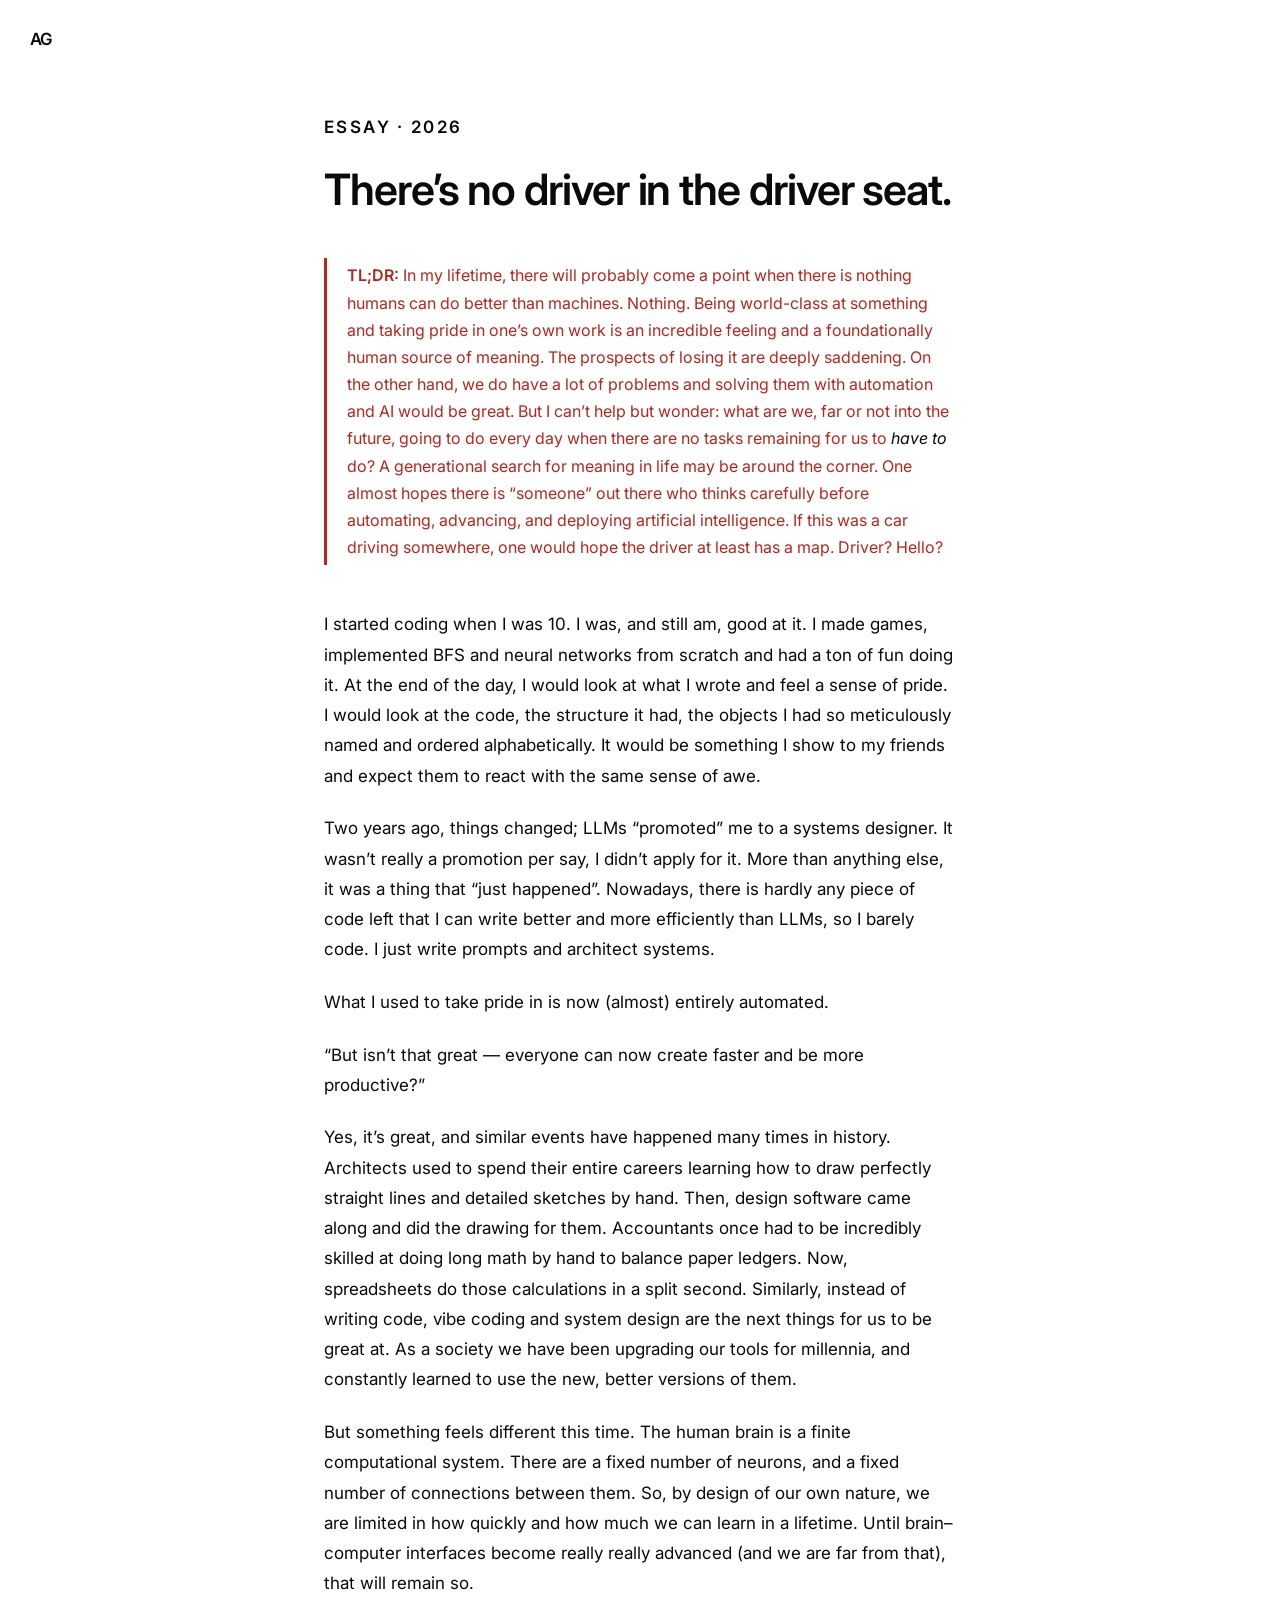
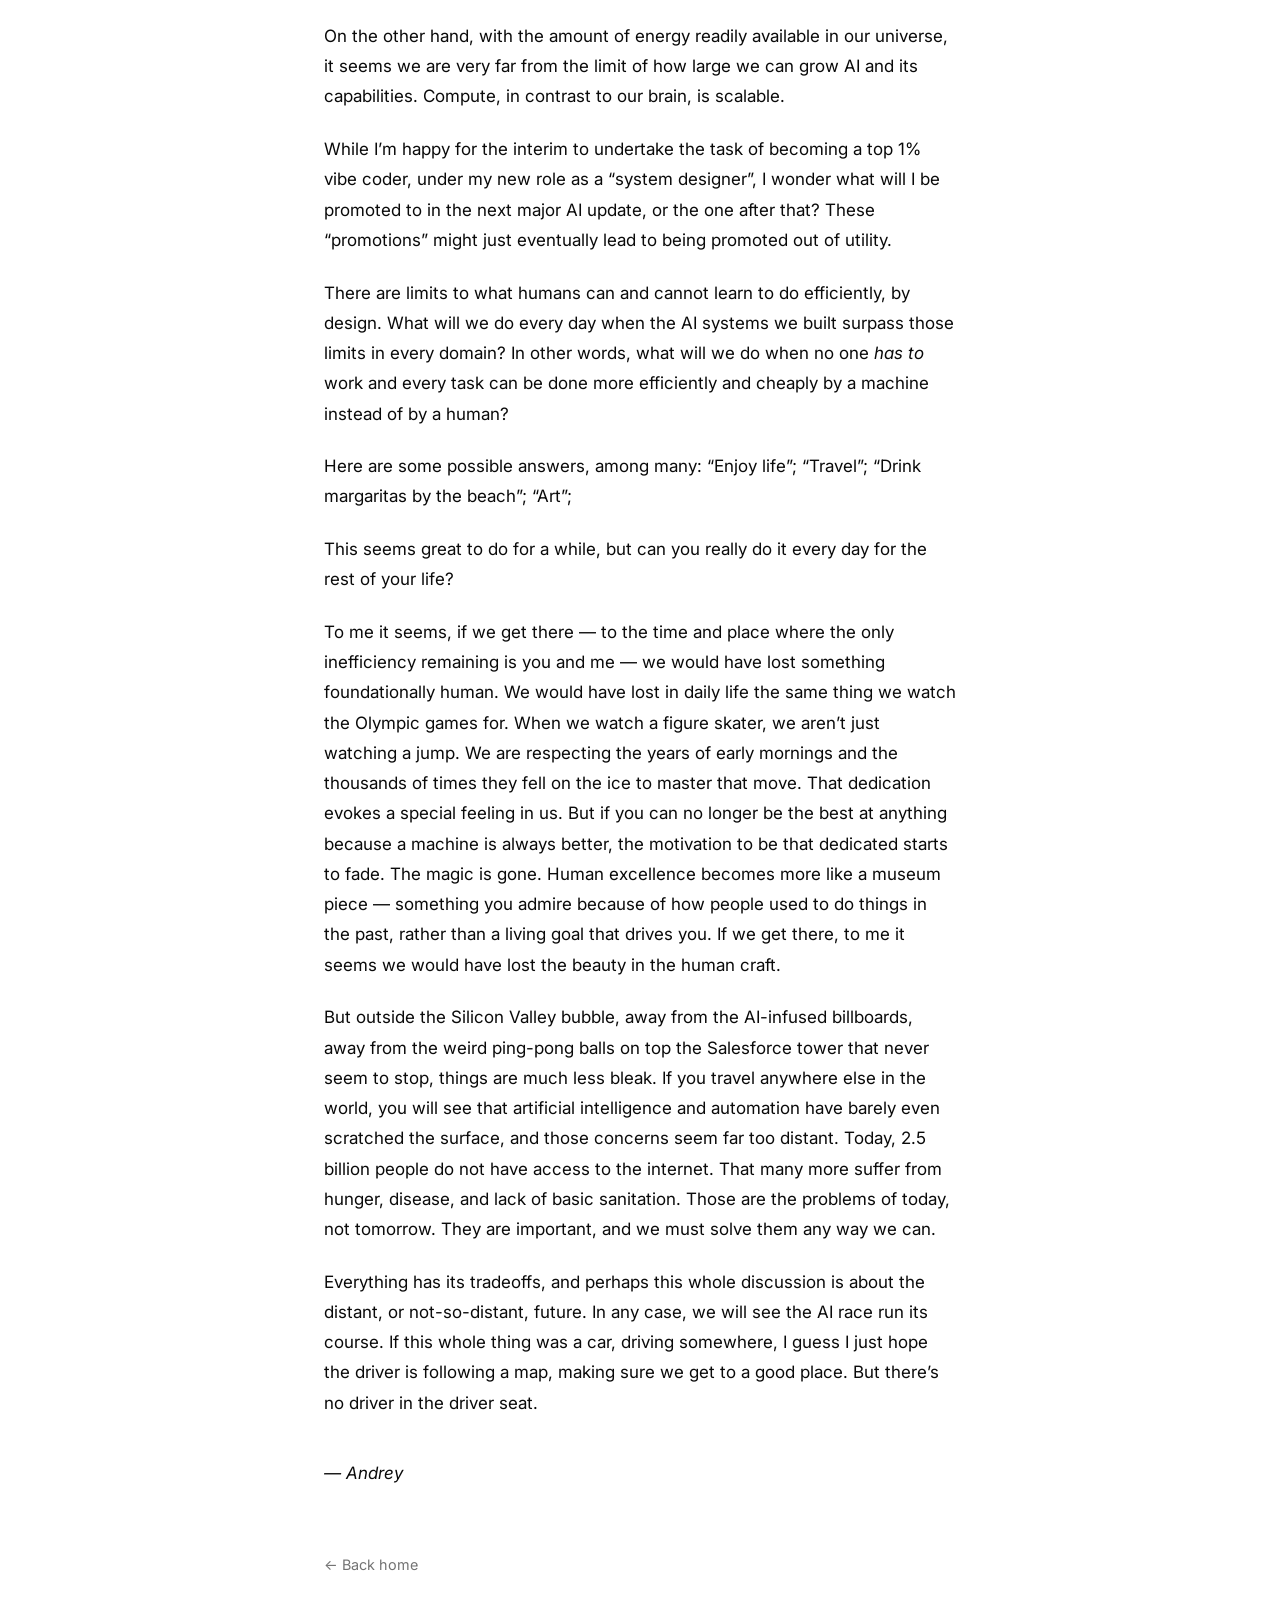
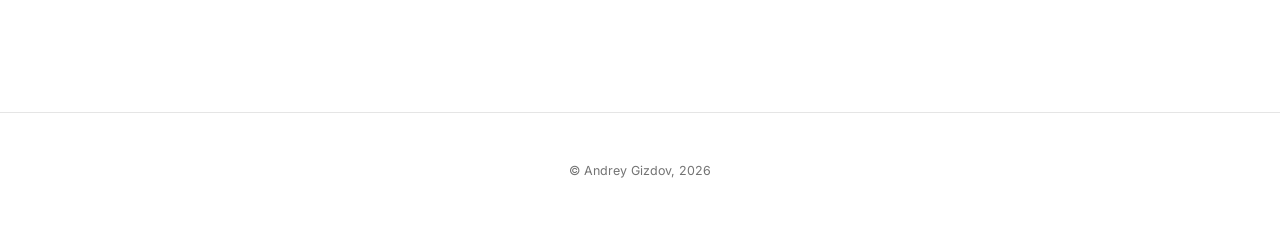
==== the-driver/index.html @ d7fce99e "Commit" ====
<!DOCTYPE html>
<html lang="en">
<head>
    <meta charset="UTF-8">
    <meta name="viewport" content="width=device-width, initial-scale=1.0">
    <title>There’s no driver in the driver seat — Andrey Gizdov</title>
    <meta name="description" content="An essay on AI, automation, and the search for human meaning.">
    <link rel="icon" href="data:image/svg+xml,<svg xmlns='http://www.w3.org/2000/svg' viewBox='0 0 100 100'><text y='.9em' font-size='90'>●</text></svg>">
    <link rel="preconnect" href="https://fonts.googleapis.com">
    <link rel="preconnect" href="https://fonts.gstatic.com" crossorigin>
    <link href="https://fonts.googleapis.com/css2?family=Inter:wght@400;500;600&display=swap" rel="stylesheet">
    <link rel="stylesheet" href="../style.css">
</head>
<body class="essay-page">

    <!-- Small AG mark, top-left, links home -->
    <a class="essay-mark" href="/" aria-label="Andrey Gizdov — home">AG</a>

    <!-- Floating illustration: fixed in the top-right, fades in only while the
         "beauty of the human craft" passage is in view. Hidden on narrow screens. -->
    <figure class="essay-floating-image" id="craft-image" aria-hidden="true">
        <img src="../assets/beauty-of-craft.png" alt="">
        <figcaption>The cobbler and his apprentice.</figcaption>
    </figure>

    <article class="essay">
        <header class="essay-header">
            <p class="essay-meta">Essay · 2026</p>
            <h1>There’s no driver in the driver seat.</h1>
        </header>

        <p class="essay-tldr"><strong>TL;DR:</strong> In my lifetime, there will probably come a point when there is nothing humans can do better than machines. Nothing. Being world-class at something and taking pride in one’s own work is an incredible feeling and a foundationally human source of meaning. The prospects of losing it are deeply saddening. On the other hand, we do have a lot of problems and solving them with automation and AI would be great. But I can’t help but wonder: what are we, far or not into the future, going to do every day when there are no tasks remaining for us to <em>have to</em> do? A generational search for meaning in life may be around the corner. One almost hopes there is “someone” out there who thinks carefully before automating, advancing, and deploying artificial intelligence. If this was a car driving somewhere, one would hope the driver at least has a map. Driver? Hello?</p>

        <p>I started coding when I was 10. I was, and still am, good at it. I made games, implemented BFS and neural networks from scratch and had a ton of fun doing it. At the end of the day, I would look at what I wrote and feel a sense of pride. I would look at the code, the structure it had, the objects I had so meticulously named and ordered alphabetically. It would be something I show to my friends and expect them to react with the same sense of awe.</p>

        <p>Two years ago, things changed; LLMs “promoted” me to a systems designer. It wasn’t really a promotion per say, I didn’t apply for it. More than anything else, it was a thing that “just happened”. Nowadays, there is hardly any piece of code left that I can write better and more efficiently than LLMs, so I barely code. I just write prompts and architect systems.</p>

        <p>What I used to take pride in is now (almost) entirely automated.</p>

        <p>“But isn’t that great — everyone can now create faster and be more productive?”</p>

        <p>Yes, it’s great, and similar events have happened many times in history. Architects used to spend their entire careers learning how to draw perfectly straight lines and detailed sketches by hand. Then, design software came along and did the drawing for them. Accountants once had to be incredibly skilled at doing long math by hand to balance paper ledgers. Now, spreadsheets do those calculations in a split second. Similarly, instead of writing code, vibe coding and system design are the next things for us to be great at. As a society we have been upgrading our tools for millennia, and constantly learned to use the new, better versions of them.</p>

        <p>But something feels different this time. The human brain is a finite computational system. There are a fixed number of neurons, and a fixed number of connections between them. So, by design of our own nature, we are limited in how quickly and how much we can learn in a lifetime. Until brain–computer interfaces become really really advanced (and we are far from that), that will remain so.</p>

        <p>On the other hand, with the amount of energy readily available in our universe, it seems we are very far from the limit of how large we can grow AI and its capabilities. Compute, in contrast to our brain, is scalable.</p>

        <p>While I’m happy for the interim to undertake the task of becoming a top 1% vibe coder, under my new role as a “system designer”, I wonder what will I be promoted to in the next major AI update, or the one after that? These “promotions” might just eventually lead to being promoted out of utility.</p>

        <p>There are limits to what humans can and cannot learn to do efficiently, by design. What will we do every day when the AI systems we built surpass those limits in every domain? In other words, what will we do when no one <em>has to</em> work and every task can be done more efficiently and cheaply by a machine instead of by a human?</p>

        <p>Here are some possible answers, among many: “Enjoy life”; “Travel”; “Drink margaritas by the beach”; “Art”;</p>

        <!-- Image-anchor: while any of these paragraphs are in view, the floating
             illustration in the top-right fades in. -->
        <div data-craft-anchor>
            <p>This seems great to do for a while, but can you really do it every day for the rest of your life?</p>

            <p>To me it seems, if we get there — to the time and place where the only inefficiency remaining is you and me — we would have lost something foundationally human. We would have lost in daily life the same thing we watch the Olympic games for. When we watch a figure skater, we aren’t just watching a jump. We are respecting the years of early mornings and the thousands of times they fell on the ice to master that move. That dedication evokes a special feeling in us. But if you can no longer be the best at anything because a machine is always better, the motivation to be that dedicated starts to fade. The magic is gone. Human excellence becomes more like a museum piece — something you admire because of how people used to do things in the past, rather than a living goal that drives you. If we get there, to me it seems we would have lost the beauty in the human craft.</p>
        </div>

        <p>But outside the Silicon Valley bubble, away from the AI-infused billboards, away from the weird ping-pong balls on top the Salesforce tower that never seem to stop, things are much less bleak. If you travel anywhere else in the world, you will see that artificial intelligence and automation have barely even scratched the surface, and those concerns seem far too distant. Today, 2.5 billion people do not have access to the internet. That many more suffer from hunger, disease, and lack of basic sanitation. Those are the problems of today, not tomorrow. They are important, and we must solve them any way we can.</p>

        <p>Everything has its tradeoffs, and perhaps this whole discussion is about the distant, or not-so-distant, future. In any case, we will see the AI race run its course. If this whole thing was a car, driving somewhere, I guess I just hope the driver is following a map, making sure we get to a good place. But there’s no driver in the driver seat.</p>

        <p class="essay-signature">— Andrey</p>

        <p class="essay-back"><a href="/">← Back home</a></p>
    </article>

    <footer class="footer">
        <p>© Andrey Gizdov, 2026</p>
    </footer>

    <script>
        (function () {
            'use strict';
            var img = document.getElementById('craft-image');
            var anchor = document.querySelector('[data-craft-anchor]');
            if (!img || !anchor) return;
            var prefersReduced = window.matchMedia('(prefers-reduced-motion: reduce)').matches;
            if (prefersReduced) return;
            if (!('IntersectionObserver' in window)) return;
            var obs = new IntersectionObserver(function (entries) {
                entries.forEach(function (e) {
                    if (e.isIntersecting) img.classList.add('visible');
                    else img.classList.remove('visible');
                });
            }, { rootMargin: '-10% 0px -15% 0px', threshold: 0 });
            obs.observe(anchor);
        })();
    </script>
</body>
</html>
---- style.css ----
/* ════════════════════════════════════════════
   Andrey Gizdov — minimal.
   ════════════════════════════════════════════ */

*, *::before, *::after { margin: 0; padding: 0; box-sizing: border-box; }

:root {
    --bg: #ffffff;
    --ink: #0a0a0a;
    --dim: #737373;
    --line: #e5e5e5;
    --font: 'Inter', system-ui, -apple-system, BlinkMacSystemFont, sans-serif;
    --ease: cubic-bezier(.2, .7, .2, 1);
}

html { scroll-behavior: smooth; }
body {
    font: 400 16px/1.65 var(--font);
    color: var(--ink);
    background: var(--bg);
    -webkit-font-smoothing: antialiased;
    -moz-osx-font-smoothing: grayscale;
    text-rendering: optimizeLegibility;
    overflow-x: hidden;
}

a { color: inherit; text-decoration: none; }
::selection { background: var(--ink); color: var(--bg); }

/* Scroll anchor offset so section tops aren't hidden by the fixed nav. */
#about, #research, #press, #blog, #books { scroll-margin-top: 96px; }

/* ── Collapsing name ── */
.name {
    position: fixed;
    top: 0; left: 0;
    z-index: 50;
    font-weight: 500;
    font-size: clamp(2.5rem, 13vw, 8.5rem);
    letter-spacing: -0.04em;
    line-height: 1.1;
    white-space: nowrap;
    color: var(--ink);
    transform-origin: top left;
    will-change: transform;
    padding: 0 0 0.08em 0;
    /* transform and per-letter collapse are driven by JS */
}
.word { display: inline-block; vertical-align: top; }
.keep { display: inline-block; vertical-align: top; }
.rest {
    display: inline-block;
    overflow: hidden;
    /* vertical-align: top — NOT baseline. With overflow:hidden the spec defines an
       inline-block's baseline as its bottom margin edge; the padding-bottom below
       (needed to keep the "y" descender from being clipped) would otherwise push
       "ndrey"/"izdov" up relative to "A"/"G". Aligning by the top edge sidesteps
       that since both spans share the same font + line-height. */
    vertical-align: top;
    max-width: 100%;
    opacity: 1;
    padding-bottom: 0.22em;
}
.gap {
    display: inline-block;
    vertical-align: top;
    width: 0.3em;
    overflow: hidden;
}

/* ── Nav ── */
.nav {
    position: fixed;
    top: 1rem;
    right: 1rem;
    z-index: 60;
    transform: translate3d(0, -140%, 0);
    opacity: 0;
    pointer-events: none;
    transition: transform .55s var(--ease), opacity .35s var(--ease);
}
.nav.visible {
    transform: translate3d(0, 0, 0);
    opacity: 1;
    pointer-events: auto;
}
.nav ul {
    list-style: none;
    display: flex;
    gap: 1.1rem;
    padding: .55rem 1.1rem;
    background: rgba(255, 255, 255, 0.82);
    backdrop-filter: saturate(160%) blur(14px);
    -webkit-backdrop-filter: saturate(160%) blur(14px);
    border: 1px solid var(--line);
    border-radius: 999px;
    box-shadow: 0 1px 2px rgba(0,0,0,0.02), 0 4px 16px rgba(0,0,0,0.04);
}
.nav a {
    font-size: .85rem;
    font-weight: 500;
    color: var(--dim);
    padding: .15rem 0;
    transition: color .2s var(--ease);
    position: relative;
    display: inline-block;
}
.nav a::after {
    content: '';
    position: absolute;
    left: 0; right: 0; bottom: -2px;
    height: 1px; background: var(--ink);
    transform: scaleX(0);
    transform-origin: right center;
    transition: transform .35s var(--ease);
}
.nav a:hover { color: var(--ink); }
.nav a:hover::after, .nav a.active::after {
    transform: scaleX(1);
    transform-origin: left center;
}

/* ── Hero spacer (gives scroll room for the collapse) ── */
.hero {
    height: 100vh;
    min-height: 540px;
}

/* ── Sections ── */
main { position: relative; z-index: 1; }

.section {
    max-width: 680px;
    margin: 0 auto;
    padding: 5rem 1.5rem;
}
.section + .section { padding-top: 3rem; }

.section h2 {
    font-size: .78rem;
    font-weight: 600;
    letter-spacing: .14em;
    text-transform: uppercase;
    color: var(--dim);
    margin-bottom: 2rem;
    display: flex; align-items: center; gap: .7rem;
}

.lede {
    font-size: 1.05rem;
    color: var(--ink);
    line-height: 1.75;
    max-width: 56ch;
}

/* ── Scholar icon ── */
.scholar {
    display: inline-flex;
    align-items: center;
    justify-content: center;
    width: 28px; height: 28px;
    color: var(--dim);
    border-radius: 50%;
    transition: color .2s var(--ease), background-color .2s var(--ease), transform .2s var(--ease);
}
.scholar:hover {
    color: var(--ink);
    background: var(--line);
    transform: translateY(-1px);
}

/* ── Papers ── */
.papers { list-style: none; }
.papers li {
    display: grid;
    grid-template-columns: 3.25rem 1fr;
    gap: 1rem;
    padding: 1.1rem 0;
    border-top: 1px solid var(--line);
    align-items: start;
}
.papers li:last-child { border-bottom: 1px solid var(--line); }
.papers .year {
    font-size: .78rem;
    color: var(--dim);
    padding-top: .2rem;
    font-variant-numeric: tabular-nums;
}
.papers h3 {
    font-size: 1rem;
    font-weight: 500;
    line-height: 1.4;
    letter-spacing: -0.01em;
    margin-bottom: .2rem;
}
.papers h3 a {
    display: inline;
    color: var(--ink);
    background-image: linear-gradient(var(--ink), var(--ink));
    background-position: 0 100%;
    background-repeat: no-repeat;
    background-size: 0% 1px;
    transition: background-size .35s var(--ease), color .2s var(--ease);
}
.papers h3 a:hover { background-size: 100% 1px; }
.papers h3 .paper-arrow {
    display: inline-block;
    margin-left: .35em;
    color: var(--dim);
    font-size: .85em;
    transition: transform .25s var(--ease), color .2s var(--ease);
}
.papers h3 a:hover .paper-arrow {
    transform: translate(2px, -2px);
    color: var(--ink);
}
.papers p { font-size: .85rem; color: var(--dim); }
.papers em { font-style: normal; color: var(--ink); font-weight: 500; }

/* ── Press ── */
.press { list-style: none; }
.press li { border-top: 1px solid var(--line); }
.press li:last-child { border-bottom: 1px solid var(--line); }

.press a {
    display: grid;
    grid-template-columns: 8rem 1fr 1.5rem;
    gap: 1rem;
    padding: 1.1rem 0;
    align-items: baseline;
    transition: padding-left .3s var(--ease), color .2s var(--ease);
}
.press a:hover { padding-left: .5rem; }
.press .outlet {
    font-size: .95rem;
    font-weight: 500;
    color: var(--ink);
}
.press .desc {
    font-size: .88rem;
    color: var(--dim);
}
.press .arrow {
    justify-self: end;
    font-size: .95rem;
    color: var(--dim);
    opacity: .5;
    transition: transform .3s var(--ease), opacity .2s var(--ease), color .2s var(--ease);
}
.press a:hover .arrow {
    transform: translate(3px, -3px);
    opacity: 1;
    color: var(--ink);
}

/* ── Blog list ── */
.blog { list-style: none; }
.blog li { border-top: 1px solid var(--line); }
.blog li:last-child { border-bottom: 1px solid var(--line); }
.blog a {
    display: grid;
    grid-template-columns: 4rem 1fr 1.5rem;
    column-gap: 1rem;
    row-gap: .15rem;
    padding: 1.1rem 0;
    align-items: baseline;
    transition: padding-left .3s var(--ease);
}
.blog a:hover { padding-left: .5rem; }
.blog .post-date {
    grid-column: 1; grid-row: 1 / 3;
    font-size: .78rem;
    color: var(--dim);
    padding-top: .2rem;
    font-variant-numeric: tabular-nums;
}
.blog .post-title {
    grid-column: 2; grid-row: 1;
    font-size: 1rem;
    font-weight: 500;
    color: var(--ink);
    letter-spacing: -0.01em;
}
.blog .post-desc {
    grid-column: 2; grid-row: 2;
    font-size: .88rem;
    color: var(--dim);
}
.blog .arrow {
    grid-column: 3; grid-row: 1 / 3;
    align-self: center;
    justify-self: end;
    color: var(--dim);
    opacity: .5;
    transition: transform .3s var(--ease), opacity .2s var(--ease), color .2s var(--ease);
}
.blog a:hover .arrow {
    transform: translate(3px, -3px);
    opacity: 1;
    color: var(--ink);
}

/* ── About: thanks list ── */
.lede + .lede { margin-top: 1.25rem; }

.about-thanks {
    list-style: none;
    margin: .5rem 0 0;
    padding: 0;
    max-width: 56ch;
}
.about-thanks li {
    font-size: 1.02rem;
    color: var(--ink);
    line-height: 1.85;
    padding-left: 1.5rem;
    position: relative;
}
.about-thanks li::before {
    content: '—';
    position: absolute;
    left: 0;
    color: var(--dim);
}

/* ── Books ── */
.books {
    list-style: none;
    columns: 2;
    column-gap: 2.5rem;
    margin: 0;
    padding: 0;
}
.books li {
    font-size: .95rem;
    line-height: 1.85;
    color: var(--ink);
    break-inside: avoid;
    -webkit-column-break-inside: avoid;
    page-break-inside: avoid;
}
.books-more {
    margin-top: 1.25rem;
    font-size: .9rem;
    color: var(--dim);
    font-style: italic;
}

/* ── Footer ── */
.footer {
    text-align: center;
    padding: 3rem 1.5rem;
    font-size: .78rem;
    color: var(--dim);
    margin-top: 3rem;
    border-top: 1px solid var(--line);
}

/* ════════════════════════════════════════════
   Essay page (e.g. /the-driver/)
   ════════════════════════════════════════════ */

:root {
    --accent-red: #b8261b;
}

.essay-page { background: var(--bg); }

/* Small "AG" mark fixed top-left, links home — mirrors the collapsed name on the index. */
.essay-mark {
    position: fixed;
    top: 1.4rem; left: 1.5rem;
    z-index: 50;
    font-weight: 600;
    font-size: 1.05rem;
    letter-spacing: -0.02em;
    color: var(--ink);
    padding: .25rem .35rem;
    transition: opacity .2s var(--ease);
}
.essay-mark:hover { opacity: 0.55; }

.essay {
    max-width: 680px;
    margin: 0 auto;
    padding: 7rem 1.5rem 4rem;
}

.essay-header { margin-bottom: 2.75rem; }
.essay-meta {
    font-size: .78rem;
    font-weight: 600;
    letter-spacing: .14em;
    text-transform: uppercase;
    color: var(--dim);
    margin-bottom: 1.25rem;
}
.essay h1 {
    font-size: clamp(1.85rem, 4.5vw, 2.7rem);
    font-weight: 600;
    line-height: 1.15;
    letter-spacing: -0.025em;
    color: var(--ink);
}

.essay p {
    font-size: 1.0625rem;
    line-height: 1.78;
    color: var(--ink);
    margin-bottom: 1.4rem;
}
.essay p em { font-style: italic; color: var(--ink); }
.essay p strong { font-weight: 600; }

/* TL;DR — red, set off with a subtle accent rule. */
.essay-tldr {
    color: var(--accent-red) !important;
    border-left: 3px solid var(--accent-red);
    padding: .25rem 0 .25rem 1.25rem;
    margin: 0 0 2.75rem !important;
    font-size: 1rem !important;
    line-height: 1.7 !important;
}
.essay-tldr strong {
    color: var(--accent-red);
    font-weight: 600;
}
.essay-tldr em { color: var(--accent-red); }

.essay-signature {
    margin-top: 2.5rem;
    color: var(--dim);
    font-style: italic;
}
.essay-back {
    margin-top: 4rem !important;
    font-size: .9rem !important;
    color: var(--dim) !important;
}
.essay-back a {
    color: var(--dim);
    transition: color .2s var(--ease);
}
.essay-back a:hover { color: var(--ink); }

/* Floating illustration that materialises in the top-right while the
   "beauty of the human craft" passage is in view. */
.essay-floating-image {
    position: fixed;
    top: 5.5rem;
    right: 2.25rem;
    z-index: 40;
    width: 280px;
    max-width: 26vw;
    margin: 0;
    opacity: 0;
    pointer-events: none;
    transform: translateY(8px);
    transition: opacity .9s var(--ease), transform .9s var(--ease);
}
.essay-floating-image.visible {
    opacity: 1;
    transform: translateY(0);
}
.essay-floating-image img {
    width: 100%;
    height: auto;
    display: block;
    border: 1px solid var(--line);
    background: #fafaf7;
}
.essay-floating-image figcaption {
    margin-top: .5rem;
    font-size: .72rem;
    letter-spacing: .04em;
    color: var(--dim);
    font-style: italic;
    text-align: right;
}

/* On narrower viewports the centered article would overlap the floating image,
   so we hide it. The essay still reads cleanly without it. */
@media (max-width: 1080px) {
    .essay-floating-image { display: none; }
}

@media (max-width: 720px) {
    .essay { padding: 5.5rem 1.25rem 3rem; }
    .essay h1 { font-size: 1.85rem; }
    .essay p { font-size: 1rem; }
}

/* ── Responsive ── */
@media (max-width: 720px) {
    .section { padding: 4rem 1.25rem; }
    .press a { grid-template-columns: 6rem 1fr 1.25rem; gap: .8rem; }
}

@media (max-width: 520px) {
    .nav { top: .75rem; right: .75rem; left: auto; }
    .nav ul { gap: .75rem; padding: .5rem .85rem; }
    .nav a { font-size: .78rem; }
    .section { padding: 3.5rem 1.25rem; }
    .press a {
        grid-template-columns: 1fr 1.25rem;
        row-gap: .1rem;
        padding: 1rem 0;
    }
    .press .outlet { grid-column: 1 / 2; }
    .press .desc   { grid-column: 1 / 2; }
    .press .arrow  { grid-column: 2 / 3; grid-row: 1 / 3; align-self: center; }
    .books { columns: 1; }
}

/* Very narrow: let the pill shrink further and allow tight wrap if needed. */
@media (max-width: 360px) {
    .nav ul { gap: .55rem; padding: .45rem .7rem; }
    .nav a { font-size: .72rem; }
}

/* Accessibility: reduced motion — skip all animation. */
@media (prefers-reduced-motion: reduce) {
    * { transition-duration: .001ms !important; animation-duration: .001ms !important; }
    .name {
        transform: translate3d(1rem, 1rem, 0) scale(0.22) !important;
        transition: none !important;
    }
    .rest, .gap { max-width: 0 !important; opacity: 0 !important; width: 0 !important; }
    .nav { transform: none !important; opacity: 1 !important; pointer-events: auto !important; }
    .hero { height: 40vh; min-height: 200px; }
}

/* Print */
@media print {
    .name, .nav { position: static !important; transform: none !important; opacity: 1 !important; }
    .rest, .gap { max-width: none !important; opacity: 1 !important; width: auto !important; }
    .hero { display: none; }
    body { color: #000; background: #fff; }
}
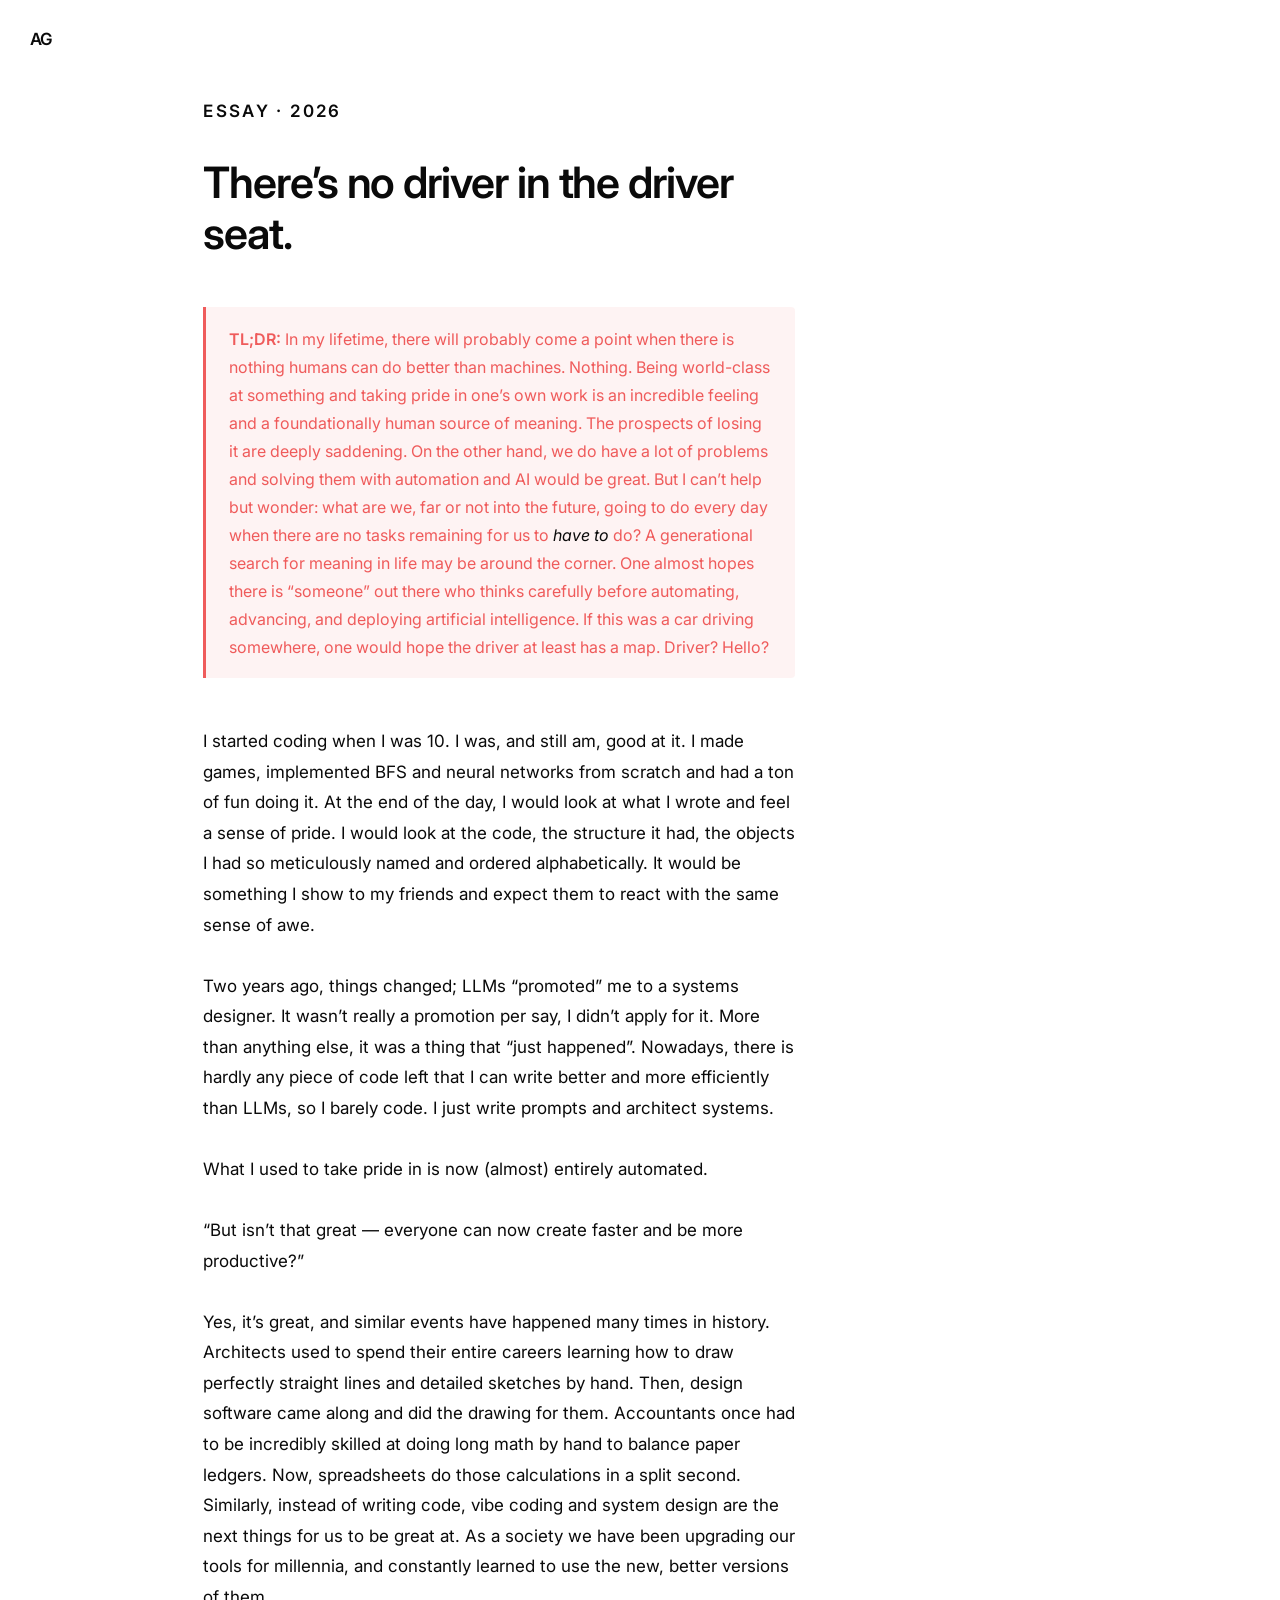
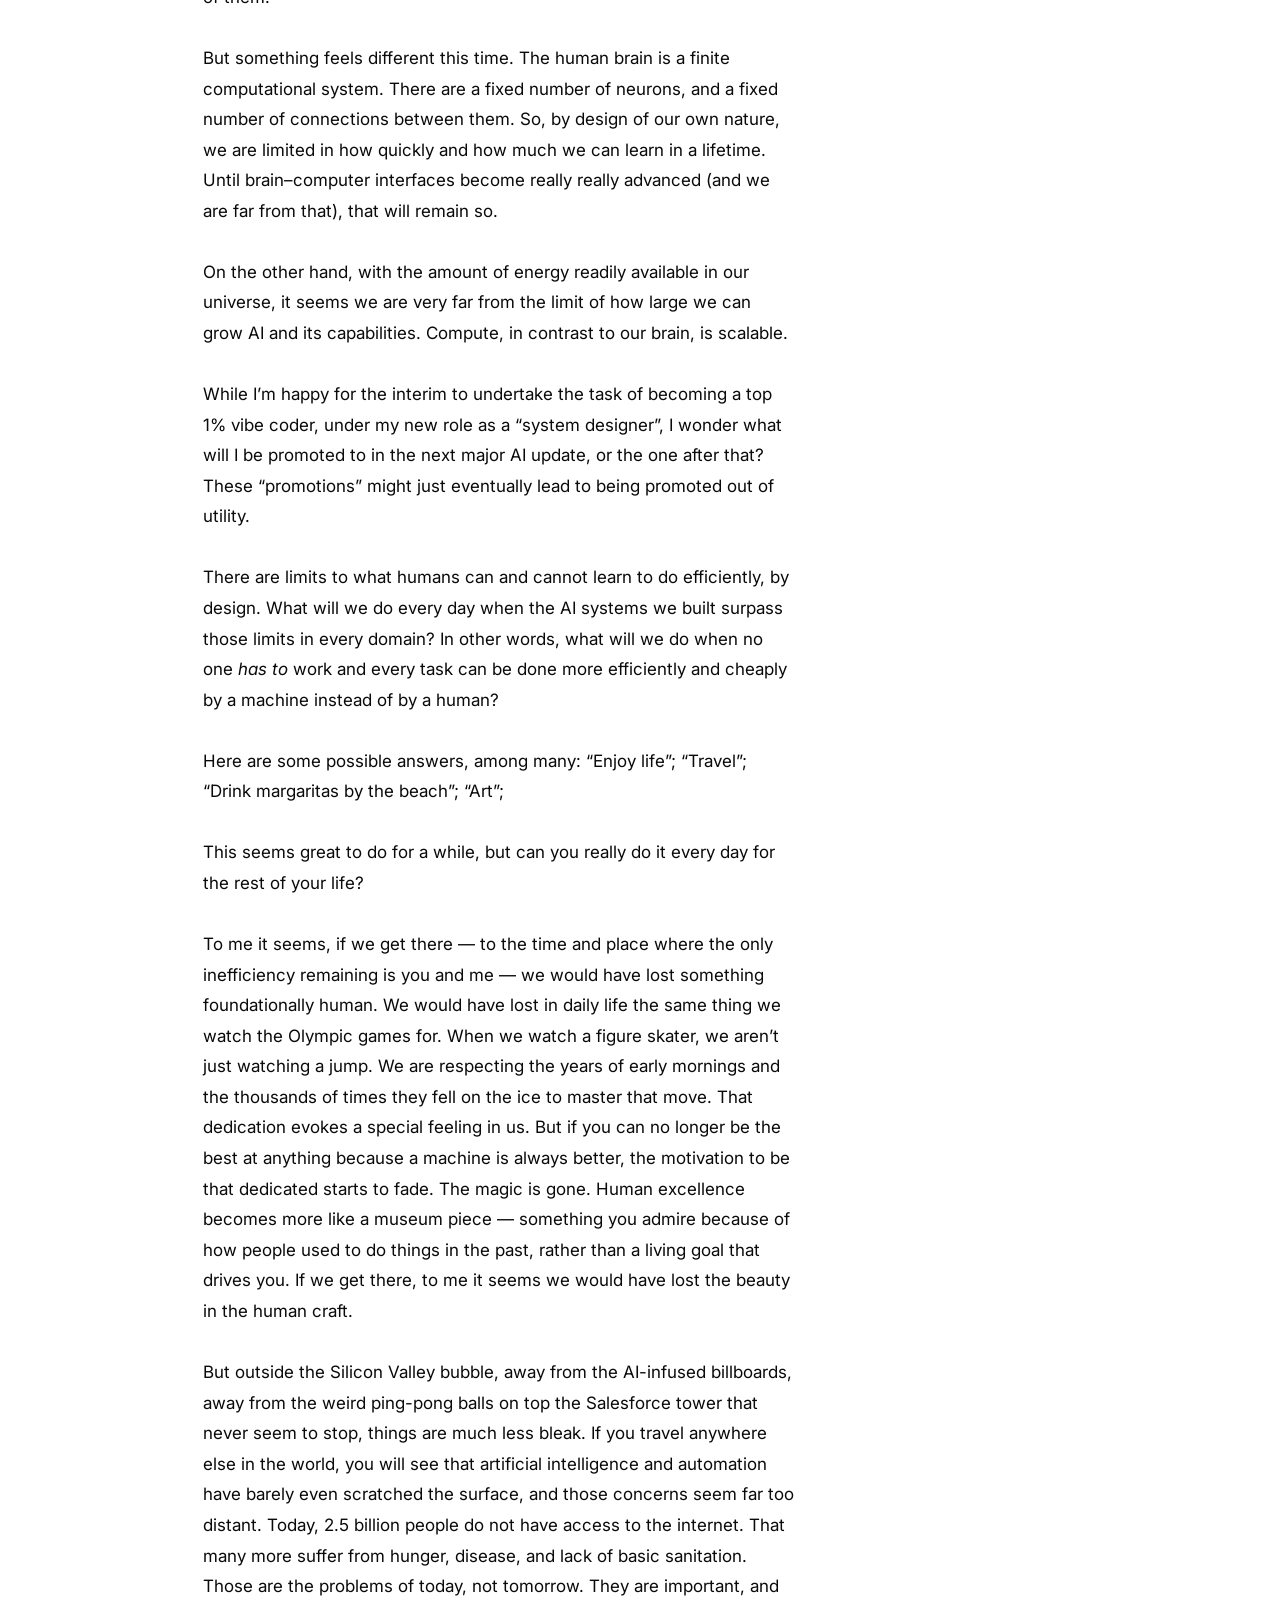
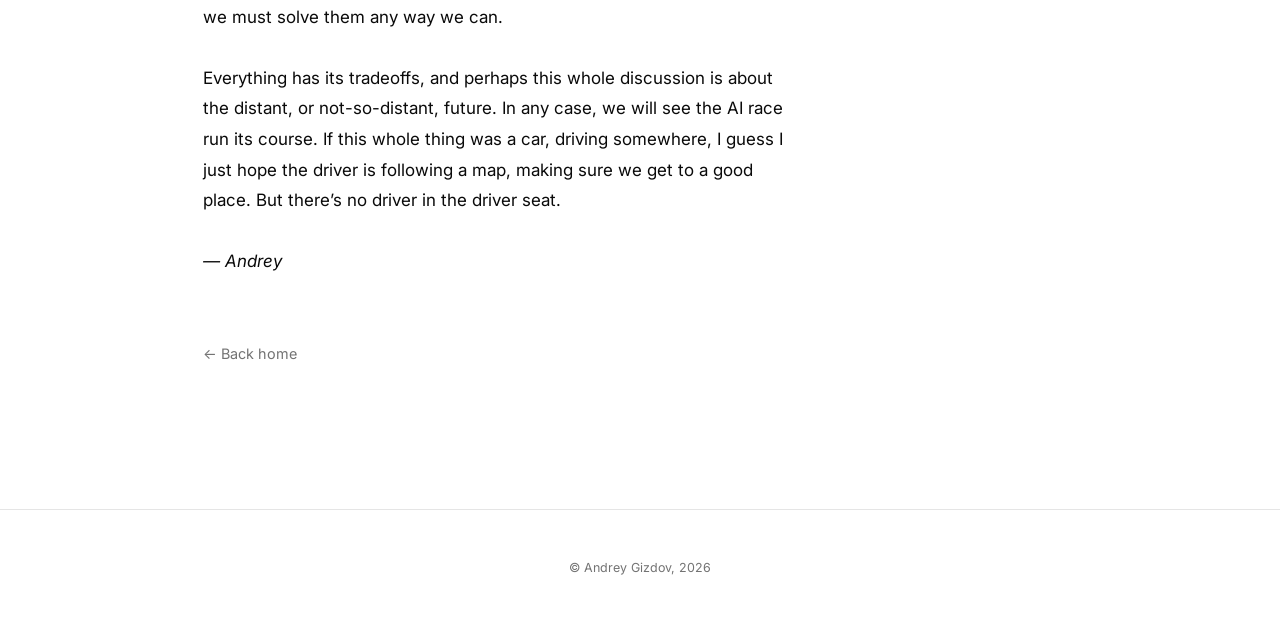
==== commit 2cd5b014: "Update favicon links in index.html and the-driver/index.html; enhance hero section with a portrait a" ====
--- a/the-driver/index.html
+++ b/the-driver/index.html
@@ -5,7 +5,9 @@
     <meta name="viewport" content="width=device-width, initial-scale=1.0">
     <title>There’s no driver in the driver seat — Andrey Gizdov</title>
     <meta name="description" content="An essay on AI, automation, and the search for human meaning.">
-    <link rel="icon" href="data:image/svg+xml,<svg xmlns='http://www.w3.org/2000/svg' viewBox='0 0 100 100'><text y='.9em' font-size='90'>●</text></svg>">
+    <link rel="icon" type="image/png" sizes="32x32" href="../assets/favicon-32.png">
+    <link rel="icon" type="image/png" sizes="16x16" href="../assets/favicon-16.png">
+    <link rel="apple-touch-icon" href="../assets/apple-touch-icon.png">
     <link rel="preconnect" href="https://fonts.googleapis.com">
     <link rel="preconnect" href="https://fonts.gstatic.com" crossorigin>
     <link href="https://fonts.googleapis.com/css2?family=Inter:wght@400;500;600&display=swap" rel="stylesheet">
--- a/style.css
+++ b/style.css
@@ -28,7 +28,7 @@
 ::selection { background: var(--ink); color: var(--bg); }
 
 /* Scroll anchor offset so section tops aren't hidden by the fixed nav. */
-#about, #research, #press, #blog, #books { scroll-margin-top: 96px; }
+#about, #research, #press, #blog, #books, #adventures { scroll-margin-top: 96px; }
 
 /* ── Collapsing name ── */
 .name {
@@ -38,92 +38,101 @@
     font-weight: 500;
     font-size: clamp(2.5rem, 13vw, 8.5rem);
     letter-spacing: -0.04em;
-    line-height: 1.1;
+    line-height: 1;
     white-space: nowrap;
     color: var(--ink);
     transform-origin: top left;
     will-change: transform;
-    padding: 0 0 0.08em 0;
+    padding: 0;
     /* transform and per-letter collapse are driven by JS */
 }
-.word { display: inline-block; vertical-align: top; }
-.keep { display: inline-block; vertical-align: top; }
+.word { display: inline-block; }
+.keep { display: inline-block; }
 .rest {
     display: inline-block;
-    overflow: hidden;
-    /* vertical-align: top — NOT baseline. With overflow:hidden the spec defines an
-       inline-block's baseline as its bottom margin edge; the padding-bottom below
-       (needed to keep the "y" descender from being clipped) would otherwise push
-       "ndrey"/"izdov" up relative to "A"/"G". Aligning by the top edge sidesteps
-       that since both spans share the same font + line-height. */
-    vertical-align: top;
+    /* IMPORTANT: we use clip-path — NOT overflow:hidden — for the horizontal
+       collapse animation. The CSS spec says an inline-block whose `overflow`
+       is anything other than `visible` uses its bottom-margin-edge as its
+       baseline (rather than the text baseline). That is what was making
+       "ndrey" / "izdov" sit higher than "A" / "G" even with padding/vertical
+       -align workarounds. clip-path doesn't change baseline calculation, so
+       baseline-to-baseline alignment between .keep and .rest just works.
+       The negative top/bottom insets let descenders ("y" in Andrey) render
+       beyond the box rather than being clipped.
+       The negative right inset gives the trailing "y" / "v" room for glyph
+       overshoot + a touch of breathing space so they don't look clipped. */
+    clip-path: inset(-30% -0.22em -30% 0);
+    vertical-align: baseline;
     max-width: 100%;
     opacity: 1;
-    padding-bottom: 0.22em;
 }
 .gap {
     display: inline-block;
-    vertical-align: top;
     width: 0.3em;
-    overflow: hidden;
-}
-
-/* ── Nav ── */
+    /* same trick — use clip-path so the gap stays on the text baseline. */
+    clip-path: inset(-30% 0 -30% 0);
+}
+
+/* ── Nav (plain, terminal-style) ──
+   Just hyperlinks in a monospaced font. No pill, no blur, no border.
+   Slides down + fades in once the name has finished collapsing (the
+   .visible class is toggled by the existing scroll handler in script.js). */
 .nav {
     position: fixed;
-    top: 1rem;
-    right: 1rem;
+    top: 1.25rem;
+    right: 1.5rem;
     z-index: 60;
-    transform: translate3d(0, -140%, 0);
+    display: flex;
+    gap: 1.4rem;
+    font-family: ui-monospace, 'SF Mono', Menlo, Consolas, 'Courier New', monospace;
+    font-size: .82rem;
+    transform: translate3d(0, -120%, 0);
     opacity: 0;
     pointer-events: none;
-    transition: transform .55s var(--ease), opacity .35s var(--ease);
+    transition: transform .45s var(--ease), opacity .3s var(--ease);
 }
 .nav.visible {
     transform: translate3d(0, 0, 0);
     opacity: 1;
     pointer-events: auto;
 }
-.nav ul {
-    list-style: none;
-    display: flex;
-    gap: 1.1rem;
-    padding: .55rem 1.1rem;
-    background: rgba(255, 255, 255, 0.82);
-    backdrop-filter: saturate(160%) blur(14px);
-    -webkit-backdrop-filter: saturate(160%) blur(14px);
-    border: 1px solid var(--line);
-    border-radius: 999px;
-    box-shadow: 0 1px 2px rgba(0,0,0,0.02), 0 4px 16px rgba(0,0,0,0.04);
-}
 .nav a {
-    font-size: .85rem;
-    font-weight: 500;
-    color: var(--dim);
-    padding: .15rem 0;
-    transition: color .2s var(--ease);
+    color: var(--ink);
+    text-decoration: underline;
+    text-underline-offset: 3px;
+    text-decoration-thickness: 1px;
+    letter-spacing: 0;
+    transition: color .15s var(--ease);
+}
+.nav a:hover { color: var(--dim); }
+.nav a.active { font-weight: 700; }
+
+/* ── Hero: scroll room for the name collapse + circular portrait ── */
+.hero {
     position: relative;
-    display: inline-block;
-}
-.nav a::after {
-    content: '';
-    position: absolute;
-    left: 0; right: 0; bottom: -2px;
-    height: 1px; background: var(--ink);
-    transform: scaleX(0);
-    transform-origin: right center;
-    transition: transform .35s var(--ease);
-}
-.nav a:hover { color: var(--ink); }
-.nav a:hover::after, .nav a.active::after {
-    transform: scaleX(1);
-    transform-origin: left center;
-}
-
-/* ── Hero spacer (gives scroll room for the collapse) ── */
-.hero {
     height: 100vh;
     min-height: 540px;
+}
+.hero-photo {
+    position: absolute;
+    bottom: 2.5rem;
+    left: 50%;
+    transform: translateX(-50%);
+    width: 7.5rem;
+    height: 7.5rem;
+    border-radius: 50%;
+    overflow: hidden;
+    border: 2px solid var(--line);
+    box-shadow: 0 2px 4px rgba(0,0,0,0.04), 0 8px 28px rgba(0,0,0,0.08);
+    z-index: 2;
+    background: var(--line);
+}
+.hero-photo img {
+    width: 100%;
+    height: 100%;
+    object-fit: cover;
+    object-position: center 18%;
+    display: block;
 }
 
 /* ── Sections ── */
@@ -217,32 +226,76 @@
 .papers p { font-size: .85rem; color: var(--dim); }
 .papers em { font-style: normal; color: var(--ink); font-weight: 500; }
 
-/* ── Press ── */
+.papers .venue {
+    margin-top: .5rem;
+    display: flex;
+    flex-wrap: wrap;
+    gap: .35rem;
+    line-height: 1;
+}
+.papers .venue .chip {
+    display: inline-block;
+    font-size: .68rem;
+    font-weight: 600;
+    letter-spacing: .03em;
+    color: var(--ink);
+    background: #f6f6f4;
+    border: 1px solid var(--line);
+    padding: .28rem .6rem;
+    border-radius: 999px;
+    white-space: nowrap;
+    text-decoration: none;
+    transition: background-color .2s var(--ease), border-color .2s var(--ease), color .2s var(--ease);
+}
+a.chip:hover {
+    background: var(--ink);
+    color: var(--bg);
+    border-color: var(--ink);
+}
+.papers .venue .chip-wip {
+    color: #ef5b5b;
+    background: rgba(239, 91, 91, 0.07);
+    border-color: rgba(239, 91, 91, 0.22);
+    font-style: italic;
+    letter-spacing: 0;
+}
+
+/* ── Press / "Things I did" ── */
 .press { list-style: none; }
 .press li { border-top: 1px solid var(--line); }
 .press li:last-child { border-bottom: 1px solid var(--line); }
 
 .press a {
     display: grid;
-    grid-template-columns: 8rem 1fr 1.5rem;
-    gap: 1rem;
+    grid-template-columns: 1fr 1.25rem;
+    grid-template-rows: auto auto;
+    column-gap: 1rem;
+    row-gap: .25rem;
     padding: 1.1rem 0;
-    align-items: baseline;
-    transition: padding-left .3s var(--ease), color .2s var(--ease);
+    transition: padding-left .3s var(--ease);
 }
 .press a:hover { padding-left: .5rem; }
 .press .outlet {
-    font-size: .95rem;
+    grid-column: 1;
+    grid-row: 1;
+    font-size: .98rem;
     font-weight: 500;
     color: var(--ink);
+    line-height: 1.35;
+    letter-spacing: -0.005em;
 }
 .press .desc {
-    font-size: .88rem;
-    color: var(--dim);
+    grid-column: 1;
+    grid-row: 2;
+    font-size: .82rem;
+    color: var(--dim);
+    line-height: 1.5;
 }
 .press .arrow {
+    grid-column: 2;
+    grid-row: 1 / 3;
+    align-self: center;
     justify-self: end;
-    font-size: .95rem;
     color: var(--dim);
     opacity: .5;
     transition: transform .3s var(--ease), opacity .2s var(--ease), color .2s var(--ease);
@@ -251,6 +304,12 @@
     transform: translate(3px, -3px);
     opacity: 1;
     color: var(--ink);
+}
+.press-more {
+    margin-top: 1.25rem;
+    font-size: .9rem;
+    color: var(--dim);
+    font-style: italic;
 }
 
 /* ── Blog list ── */
@@ -258,40 +317,47 @@
 .blog li { border-top: 1px solid var(--line); }
 .blog li:last-child { border-bottom: 1px solid var(--line); }
 .blog a {
-    display: grid;
-    grid-template-columns: 4rem 1fr 1.5rem;
-    column-gap: 1rem;
-    row-gap: .15rem;
+    display: flex;
+    align-items: flex-start;
+    gap: 1rem;
     padding: 1.1rem 0;
-    align-items: baseline;
     transition: padding-left .3s var(--ease);
 }
 .blog a:hover { padding-left: .5rem; }
 .blog .post-date {
-    grid-column: 1; grid-row: 1 / 3;
+    flex: 0 0 4rem;
     font-size: .78rem;
     color: var(--dim);
-    padding-top: .2rem;
+    padding-top: .25rem;
     font-variant-numeric: tabular-nums;
 }
+.blog .post-text {
+    flex: 1 1 auto;
+    display: flex;
+    flex-direction: column;
+    gap: .3rem;
+    min-width: 0;
+}
 .blog .post-title {
-    grid-column: 2; grid-row: 1;
+    display: block;
     font-size: 1rem;
     font-weight: 500;
     color: var(--ink);
     letter-spacing: -0.01em;
+    line-height: 1.4;
 }
 .blog .post-desc {
-    grid-column: 2; grid-row: 2;
-    font-size: .88rem;
-    color: var(--dim);
+    display: block;
+    font-size: .82rem;
+    color: var(--dim);
+    line-height: 1.5;
 }
 .blog .arrow {
-    grid-column: 3; grid-row: 1 / 3;
+    flex: 0 0 1.5rem;
+    text-align: right;
+    color: var(--dim);
+    opacity: .5;
     align-self: center;
-    justify-self: end;
-    color: var(--dim);
-    opacity: .5;
     transition: transform .3s var(--ease), opacity .2s var(--ease), color .2s var(--ease);
 }
 .blog a:hover .arrow {
@@ -346,6 +412,27 @@
     font-style: italic;
 }
 
+/* ── Adventures ── */
+.adventures-intro {
+    margin-top: 1rem;
+    font-weight: 500;
+}
+.adventures {
+    list-style: disc;
+    margin: .5rem 0 0;
+    padding-left: 1.4rem;
+    max-width: 56ch;
+}
+.adventures li {
+    font-size: 1.02rem;
+    line-height: 1.85;
+    color: var(--ink);
+    padding-left: .35rem;
+}
+.adventures li::marker {
+    color: var(--dim);
+}
+
 /* ── Footer ── */
 .footer {
     text-align: center;
@@ -361,7 +448,8 @@
    ════════════════════════════════════════════ */
 
 :root {
-    --accent-red: #b8261b;
+    --accent-red: #ef5b5b;
+    --accent-red-soft: rgba(239, 91, 91, 0.07);
 }
 
 .essay-page { background: var(--bg); }
@@ -381,12 +469,15 @@
 .essay-mark:hover { opacity: 0.55; }
 
 .essay {
-    max-width: 680px;
-    margin: 0 auto;
-    padding: 7rem 1.5rem 4rem;
-}
-
-.essay-header { margin-bottom: 2.75rem; }
+    max-width: 640px;
+    /* Left-biased layout: anchor the article a fraction of the viewport in
+       from the left edge instead of fully centering it. The right margin
+       just falls open. On narrower screens this is overridden to centered. */
+    margin: 0 auto 0 max(2rem, 14vw);
+    padding: 6rem 1.5rem 4rem;
+}
+
+.essay-header { margin-bottom: 3rem; }
 .essay-meta {
     font-size: .78rem;
     font-weight: 600;
@@ -398,28 +489,30 @@
 .essay h1 {
     font-size: clamp(1.85rem, 4.5vw, 2.7rem);
     font-weight: 600;
-    line-height: 1.15;
+    line-height: 1.18;
     letter-spacing: -0.025em;
     color: var(--ink);
 }
 
 .essay p {
     font-size: 1.0625rem;
-    line-height: 1.78;
-    color: var(--ink);
-    margin-bottom: 1.4rem;
+    line-height: 1.8;
+    color: var(--ink);
+    margin: 0 0 1.9rem;
 }
 .essay p em { font-style: italic; color: var(--ink); }
 .essay p strong { font-weight: 600; }
 
-/* TL;DR — red, set off with a subtle accent rule. */
+/* TL;DR — light red, set off with a soft accent rule and matching tinted background. */
 .essay-tldr {
     color: var(--accent-red) !important;
+    background: var(--accent-red-soft);
     border-left: 3px solid var(--accent-red);
-    padding: .25rem 0 .25rem 1.25rem;
-    margin: 0 0 2.75rem !important;
+    padding: 1.1rem 1.4rem !important;
+    margin: 0 0 3rem !important;
     font-size: 1rem !important;
-    line-height: 1.7 !important;
+    line-height: 1.75 !important;
+    border-radius: 0 4px 4px 0;
 }
 .essay-tldr strong {
     color: var(--accent-red);
@@ -448,10 +541,10 @@
 .essay-floating-image {
     position: fixed;
     top: 5.5rem;
-    right: 2.25rem;
+    right: 2.5rem;
     z-index: 40;
-    width: 280px;
-    max-width: 26vw;
+    width: 240px;
+    max-width: 22vw;
     margin: 0;
     opacity: 0;
     pointer-events: none;
@@ -478,44 +571,58 @@
     text-align: right;
 }
 
-/* On narrower viewports the centered article would overlap the floating image,
+/* On narrower viewports the article would overlap the floating image,
    so we hide it. The essay still reads cleanly without it. */
-@media (max-width: 1080px) {
+@media (max-width: 1180px) {
     .essay-floating-image { display: none; }
 }
 
+/* On medium / smaller viewports the left-biased layout doesn't fit (and the
+   floating image is also hidden below this width), so we re-center. */
+@media (max-width: 1180px) {
+    .essay { margin: 0 auto; }
+}
+
 @media (max-width: 720px) {
-    .essay { padding: 5.5rem 1.25rem 3rem; }
+    .essay { padding: 5.5rem 1.5rem 3rem; }
     .essay h1 { font-size: 1.85rem; }
-    .essay p { font-size: 1rem; }
+    .essay p {
+        font-size: 1rem;
+        margin-bottom: 1.6rem;
+    }
+    .essay-tldr {
+        padding: 1rem 1.15rem !important;
+        font-size: .95rem !important;
+    }
 }
 
 /* ── Responsive ── */
 @media (max-width: 720px) {
     .section { padding: 4rem 1.25rem; }
-    .press a { grid-template-columns: 6rem 1fr 1.25rem; gap: .8rem; }
 }
 
 @media (max-width: 520px) {
-    .nav { top: .75rem; right: .75rem; left: auto; }
-    .nav ul { gap: .75rem; padding: .5rem .85rem; }
-    .nav a { font-size: .78rem; }
+    .nav {
+        top: 1rem;
+        right: 1rem;
+        gap: .9rem;
+        font-size: .76rem;
+    }
     .section { padding: 3.5rem 1.25rem; }
-    .press a {
-        grid-template-columns: 1fr 1.25rem;
-        row-gap: .1rem;
-        padding: 1rem 0;
+    .books { columns: 1; }
+    .hero-photo {
+        width: 6.25rem;
+        height: 6.25rem;
+        bottom: 1.75rem;
     }
-    .press .outlet { grid-column: 1 / 2; }
-    .press .desc   { grid-column: 1 / 2; }
-    .press .arrow  { grid-column: 2 / 3; grid-row: 1 / 3; align-self: center; }
-    .books { columns: 1; }
-}
-
-/* Very narrow: let the pill shrink further and allow tight wrap if needed. */
+}
+
+/* Very narrow: tighten the nav further. */
 @media (max-width: 360px) {
-    .nav ul { gap: .55rem; padding: .45rem .7rem; }
-    .nav a { font-size: .72rem; }
+    .nav {
+        gap: .65rem;
+        font-size: .7rem;
+    }
 }
 
 /* Accessibility: reduced motion — skip all animation. */
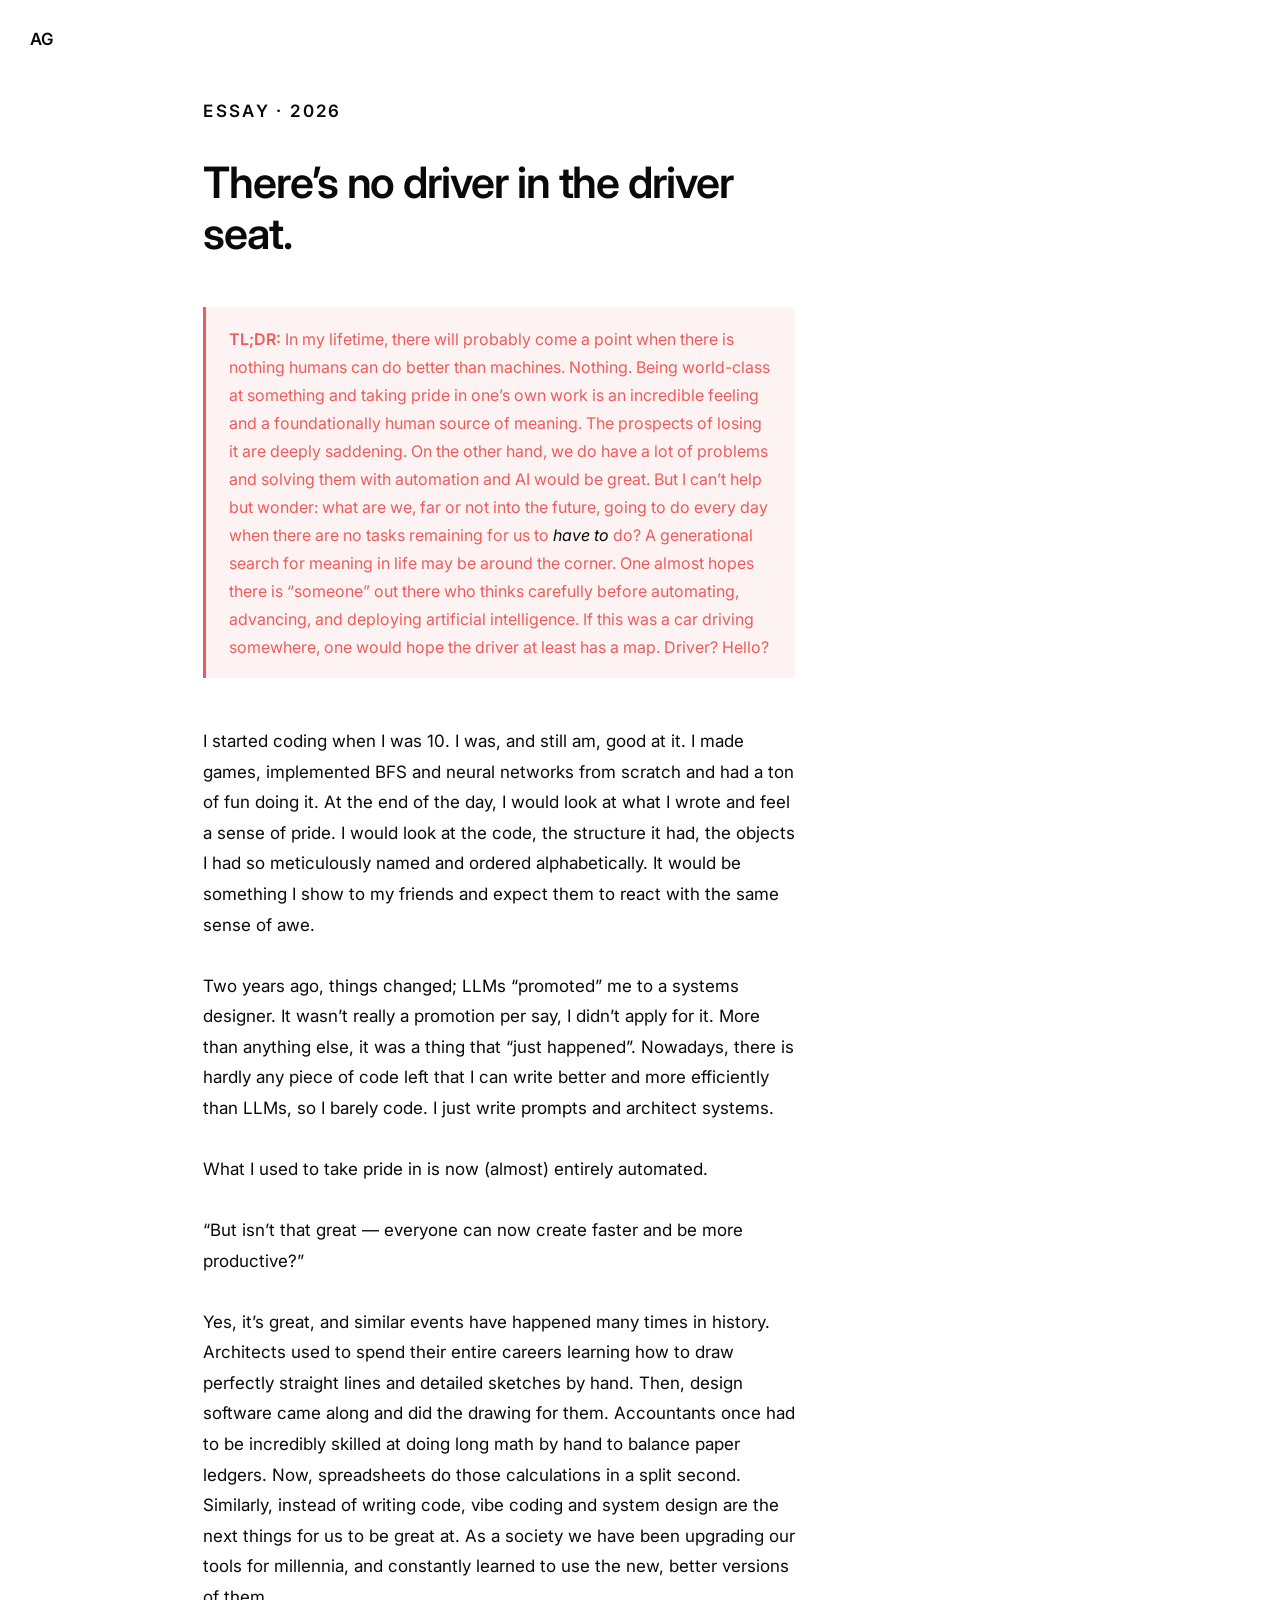
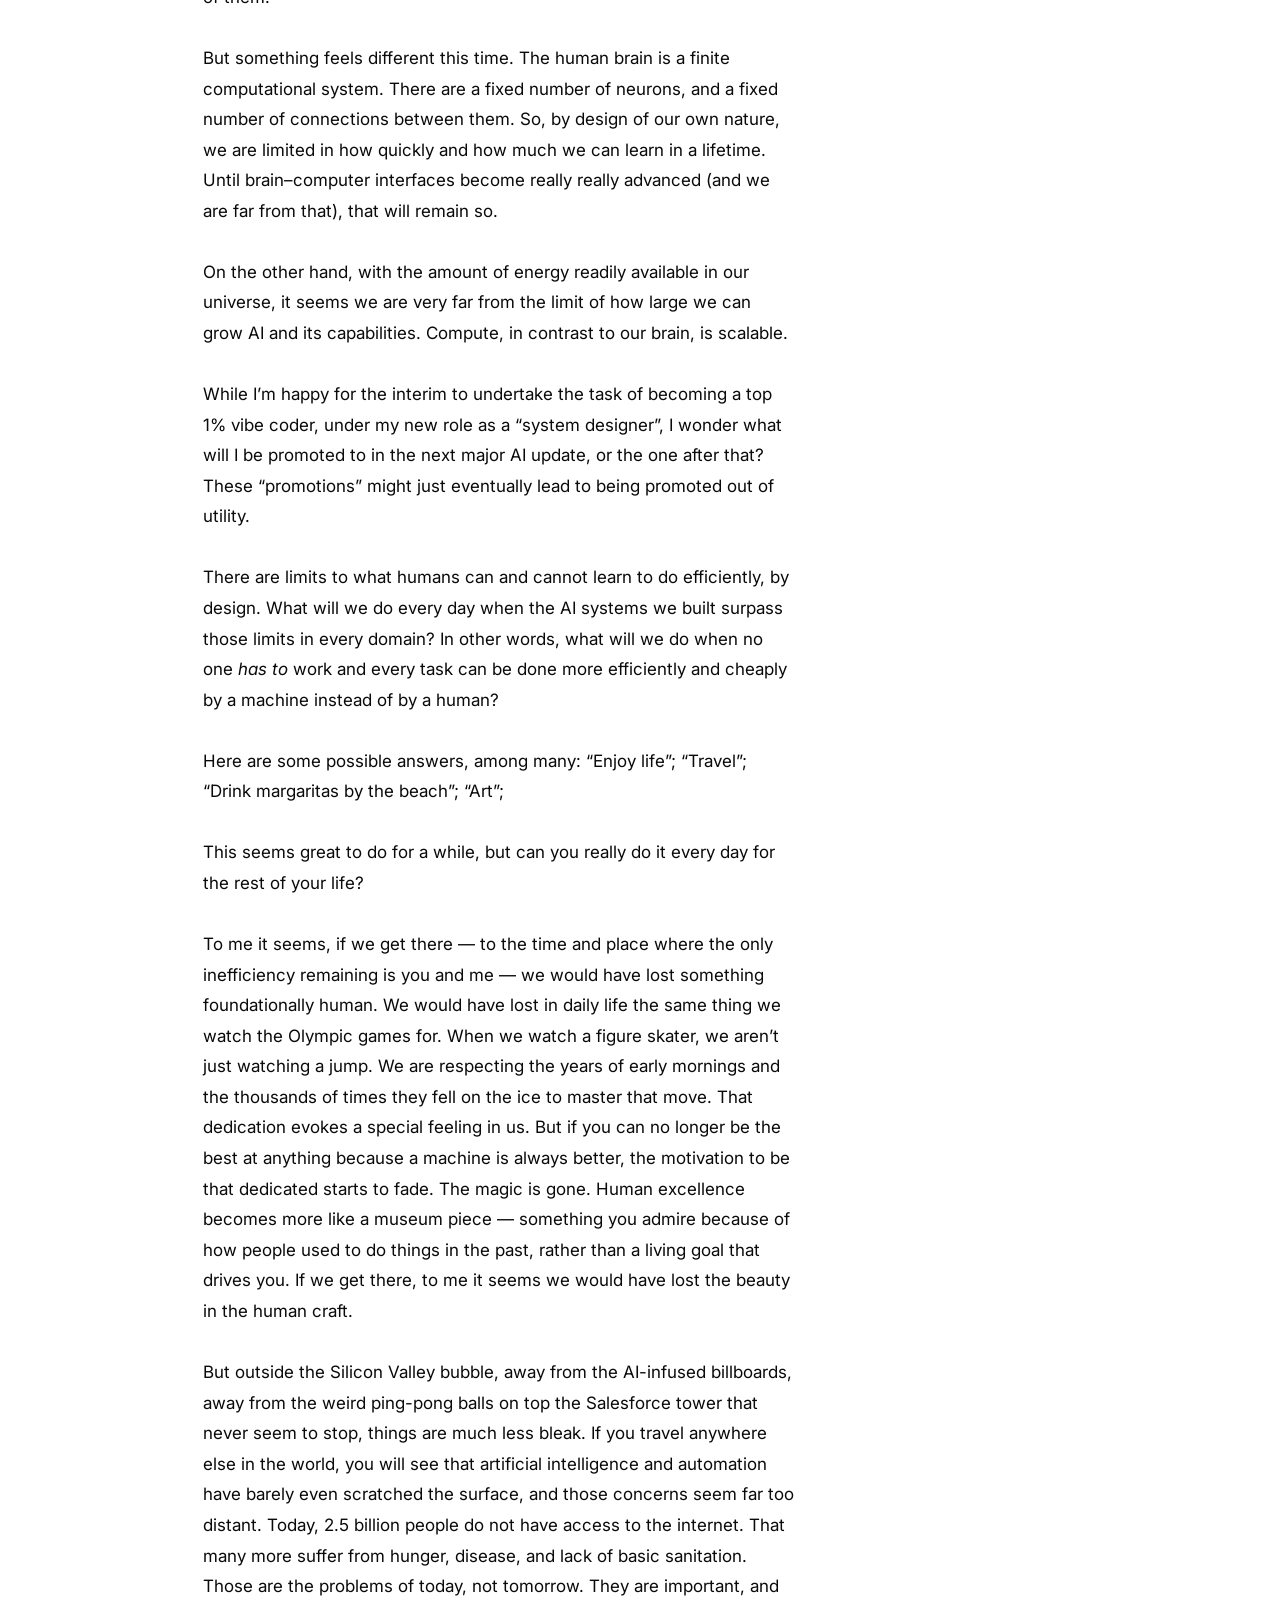
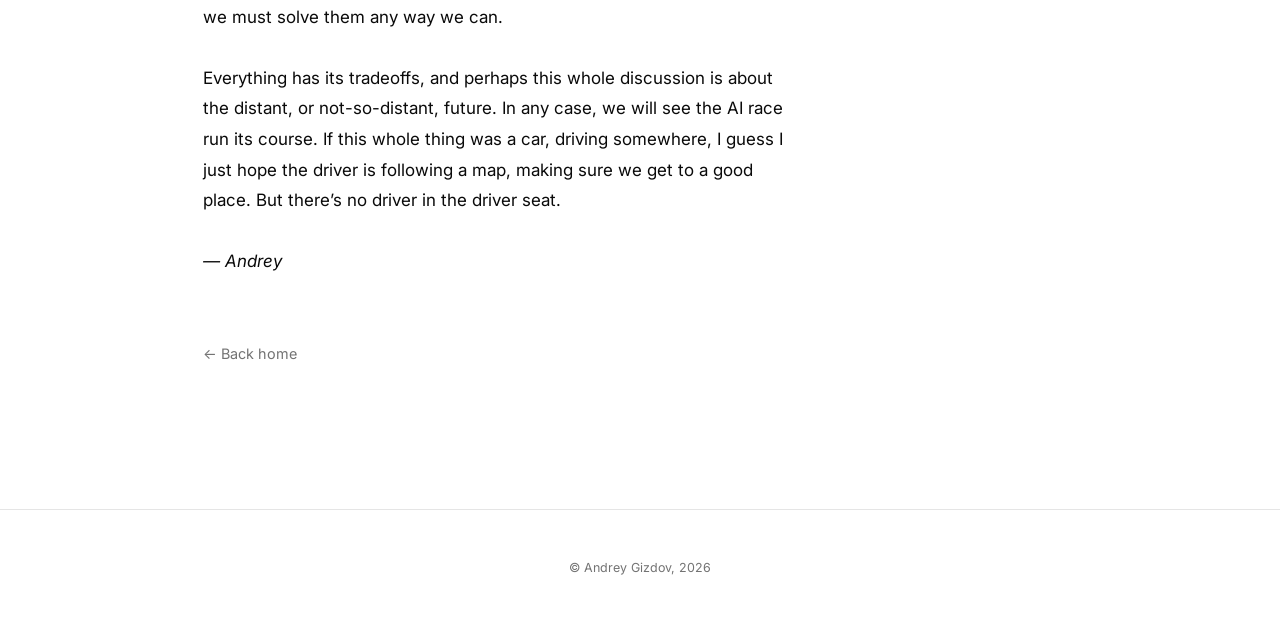
==== commit 75cc2506: "Enhance responsiveness and layout in script.js and style.css; update index.html and the-driver/index" ====
--- a/the-driver/index.html
+++ b/the-driver/index.html
@@ -18,8 +18,8 @@
     <!-- Small AG mark, top-left, links home -->
     <a class="essay-mark" href="/" aria-label="Andrey Gizdov — home">AG</a>
 
-    <!-- Floating illustration: fixed in the top-right, fades in only while the
-         "beauty of the human craft" passage is in view. Hidden on narrow screens. -->
+    <!-- Floating illustration: wide viewports use top-right panel; narrow screens use a
+         fixed strip that slides down only while the "beauty of the human craft" passage is in view. -->
     <figure class="essay-floating-image" id="craft-image" aria-hidden="true">
         <img src="../assets/beauty-of-craft.png" alt="">
         <figcaption>The cobbler and his apprentice.</figcaption>
@@ -85,10 +85,11 @@
             if (!('IntersectionObserver' in window)) return;
             var obs = new IntersectionObserver(function (entries) {
                 entries.forEach(function (e) {
-                    if (e.isIntersecting) img.classList.add('visible');
-                    else img.classList.remove('visible');
+                    var on = e.isIntersecting;
+                    img.classList.toggle('visible', on);
+                    document.body.classList.toggle('essay-craft-banner-visible', on);
                 });
-            }, { rootMargin: '-10% 0px -15% 0px', threshold: 0 });
+            }, { rootMargin: '-8% 0px -18% 0px', threshold: 0.06 });
             obs.observe(anchor);
         })();
     </script>
--- a/style.css
+++ b/style.css
@@ -96,6 +96,36 @@
     opacity: 1;
     pointer-events: auto;
 }
+
+/* Phones: nav as a centred band below the collapsed AG (JS centres AG on ≤640px). */
+@media (max-width: 640px) {
+    .nav {
+        top: calc(env(safe-area-inset-top, 0px) + 3rem);
+        left: 0.65rem;
+        right: 0.65rem;
+        justify-content: center;
+        flex-wrap: wrap;
+        row-gap: .5rem;
+        column-gap: .85rem;
+        font-size: .74rem;
+        transform: translate3d(0, -250%, 0);
+        max-width: none;
+    }
+    .nav.visible {
+        transform: translate3d(0, 0, 0);
+    }
+    .nav a {
+        padding: .35rem .15rem;
+        min-height: 44px;
+        box-sizing: border-box;
+        display: inline-flex;
+        align-items: center;
+    }
+    /* Anchor jumps clear the taller stacked header */
+    #about, #research, #press, #blog, #books, #adventures {
+        scroll-margin-top: 130px;
+    }
+}
 .nav a {
     color: var(--ink);
     text-decoration: underline;
@@ -107,25 +137,44 @@
 .nav a:hover { color: var(--dim); }
 .nav a.active { font-weight: 700; }
 
-/* ── Hero: scroll room for the name collapse + circular portrait ── */
+/* ── Hero: scroll room for the name collapse + square portrait ──
+   The photo is a true square (same width & height); image is square-cropped
+   inside with object-fit. It enters from the right and settles in the centre. */
 .hero {
     position: relative;
     height: 100vh;
     min-height: 540px;
+    display: flex;
+    justify-content: center;
+    align-items: flex-end;
+    padding: 0 1.5rem 2.5rem;
+    box-sizing: border-box;
 }
 .hero-photo {
-    position: absolute;
-    bottom: 2.5rem;
-    left: 50%;
-    transform: translateX(-50%);
-    width: 7.5rem;
-    height: 7.5rem;
-    border-radius: 50%;
+    position: relative;
+    /* 20% smaller than the article column cap (680 -> 544), minus hero padding. */
+    width: min(calc(100vw - 3rem), 544px);
+    aspect-ratio: 1;
+    height: auto;
+    flex-shrink: 0;
+    border-radius: 0;
     overflow: hidden;
     border: 2px solid var(--line);
     box-shadow: 0 2px 4px rgba(0,0,0,0.04), 0 8px 28px rgba(0,0,0,0.08);
     z-index: 2;
     background: var(--line);
+    will-change: transform, opacity;
+    animation: hero-photo-slide-in 1.05s var(--ease) 0.12s both;
+}
+@keyframes hero-photo-slide-in {
+    from {
+        transform: translateX(calc(50vw + 100%));
+        opacity: 0;
+    }
+    to {
+        transform: translateX(0);
+        opacity: 1;
+    }
 }
 .hero-photo img {
     width: 100%;
@@ -458,7 +507,7 @@
 .essay-mark {
     position: fixed;
     top: 1.4rem; left: 1.5rem;
-    z-index: 50;
+    z-index: 56;
     font-weight: 600;
     font-size: 1.05rem;
     letter-spacing: -0.02em;
@@ -467,6 +516,15 @@
     transition: opacity .2s var(--ease);
 }
 .essay-mark:hover { opacity: 0.55; }
+
+/* Narrow screens: keep the home link clear of the reading column (same edge as desktop TLDR). */
+@media (max-width: 720px) {
+    .essay-mark {
+        left: auto;
+        right: max(1rem, env(safe-area-inset-right, 0px));
+        top: calc(env(safe-area-inset-top, 0px) + 1rem);
+    }
+}
 
 .essay {
     max-width: 640px;
@@ -536,55 +594,108 @@
 }
 .essay-back a:hover { color: var(--ink); }
 
-/* Floating illustration that materialises in the top-right while the
-   "beauty of the human craft" passage is in view. */
+/* Floating illustration while the "beauty of the human craft" passage is in view.
+   Wide screens: top-right panel. Tablets / phones: drops from above (fixed strip). */
 .essay-floating-image {
     position: fixed;
-    top: 5.5rem;
-    right: 2.5rem;
-    z-index: 40;
-    width: 240px;
-    max-width: 22vw;
     margin: 0;
     opacity: 0;
     pointer-events: none;
-    transform: translateY(8px);
-    transition: opacity .9s var(--ease), transform .9s var(--ease);
-}
-.essay-floating-image.visible {
-    opacity: 1;
-    transform: translateY(0);
-}
-.essay-floating-image img {
-    width: 100%;
-    height: auto;
-    display: block;
-    border: 1px solid var(--line);
-    background: #fafaf7;
-}
-.essay-floating-image figcaption {
-    margin-top: .5rem;
-    font-size: .72rem;
-    letter-spacing: .04em;
-    color: var(--dim);
-    font-style: italic;
-    text-align: right;
-}
-
-/* On narrower viewports the article would overlap the floating image,
-   so we hide it. The essay still reads cleanly without it. */
+    z-index: 48;
+    transition: opacity .55s var(--ease), transform .58s var(--ease);
+    box-sizing: border-box;
+}
+
+@media (min-width: 1181px) {
+    .essay-floating-image {
+        top: 5.5rem;
+        right: 2.5rem;
+        width: 240px;
+        max-width: 22vw;
+        transform: translateY(12px);
+    }
+    .essay-floating-image.visible {
+        opacity: 1;
+        transform: translateY(0);
+    }
+    .essay-floating-image img {
+        width: 100%;
+        height: auto;
+        display: block;
+        border: 1px solid var(--line);
+        background: #fafaf7;
+    }
+    .essay-floating-image figcaption {
+        margin-top: .5rem;
+        font-size: .72rem;
+        letter-spacing: .04em;
+        color: var(--dim);
+        font-style: italic;
+        text-align: right;
+    }
+}
+
 @media (max-width: 1180px) {
-    .essay-floating-image { display: none; }
-}
-
-/* On medium / smaller viewports the left-biased layout doesn't fit (and the
-   floating image is also hidden below this width), so we re-center. */
+    .essay-floating-image {
+        top: calc(env(safe-area-inset-top, 0px) + 2.85rem);
+        left: 0;
+        right: 0;
+        width: 100%;
+        max-width: none;
+        padding: .4rem 1rem .55rem;
+        background: rgba(255, 255, 255, 0.94);
+        backdrop-filter: saturate(160%) blur(14px);
+        -webkit-backdrop-filter: saturate(160%) blur(14px);
+        border-bottom: 1px solid var(--line);
+        box-shadow: 0 4px 20px rgba(0, 0, 0, 0.06);
+        transform: translateY(-130%);
+    }
+    .essay-floating-image.visible {
+        opacity: 1;
+        transform: translateY(0);
+    }
+    .essay-floating-image img {
+        width: 100%;
+        max-width: 22rem;
+        max-height: min(38vh, 240px);
+        height: auto;
+        margin: 0 auto;
+        display: block;
+        border: 1px solid var(--line);
+        background: #fafaf7;
+        object-fit: contain;
+    }
+    .essay-floating-image figcaption {
+        margin-top: .35rem;
+        font-size: .68rem;
+        letter-spacing: .03em;
+        color: var(--dim);
+        font-style: italic;
+        text-align: center;
+    }
+}
+
+/* On medium / smaller viewports the left-biased layout doesn't fit, so we re-center. */
 @media (max-width: 1180px) {
     .essay { margin: 0 auto; }
+    body.essay-page .essay {
+        transition: padding-top .45s var(--ease);
+    }
+    body.essay-page.essay-craft-banner-visible .essay {
+        padding-top: calc(6rem + min(38vh, 260px));
+    }
 }
 
 @media (max-width: 720px) {
-    .essay { padding: 5.5rem 1.5rem 3rem; }
+    .essay {
+        padding-top: 5.5rem;
+        padding-left: 1.5rem;
+        padding-right: 1.5rem;
+        padding-bottom: 3rem;
+    }
+    body.essay-page.essay-craft-banner-visible .essay {
+        padding-top: calc(5.5rem + min(38vh, 260px));
+    }
     .essay h1 { font-size: 1.85rem; }
     .essay p {
         font-size: 1rem;
@@ -594,26 +705,25 @@
         padding: 1rem 1.15rem !important;
         font-size: .95rem !important;
     }
+    .section { padding: 4rem 1.25rem; }
 }
 
 /* ── Responsive ── */
-@media (max-width: 720px) {
-    .section { padding: 4rem 1.25rem; }
-}
 
 @media (max-width: 520px) {
     .nav {
-        top: 1rem;
-        right: 1rem;
-        gap: .9rem;
-        font-size: .76rem;
+        gap: .45rem .65rem;
+        font-size: .7rem;
+        left: 0.5rem;
+        right: 0.5rem;
     }
     .section { padding: 3.5rem 1.25rem; }
     .books { columns: 1; }
+    .hero {
+        padding: 0 1.25rem 1.75rem;
+    }
     .hero-photo {
-        width: 6.25rem;
-        height: 6.25rem;
-        bottom: 1.75rem;
+        width: min(calc(100vw - 2.5rem), 544px);
     }
 }
 
@@ -635,6 +745,18 @@
     .rest, .gap { max-width: 0 !important; opacity: 0 !important; width: 0 !important; }
     .nav { transform: none !important; opacity: 1 !important; pointer-events: auto !important; }
     .hero { height: 40vh; min-height: 200px; }
+    .hero-photo {
+        animation: none !important;
+        transform: none !important;
+        opacity: 1 !important;
+    }
+}
+
+@media (prefers-reduced-motion: reduce) and (max-width: 640px) {
+    .name {
+        left: 50% !important;
+        transform: translate3d(-50%, 0.75rem, 0) scale(0.22) !important;
+    }
 }
 
 /* Print */
